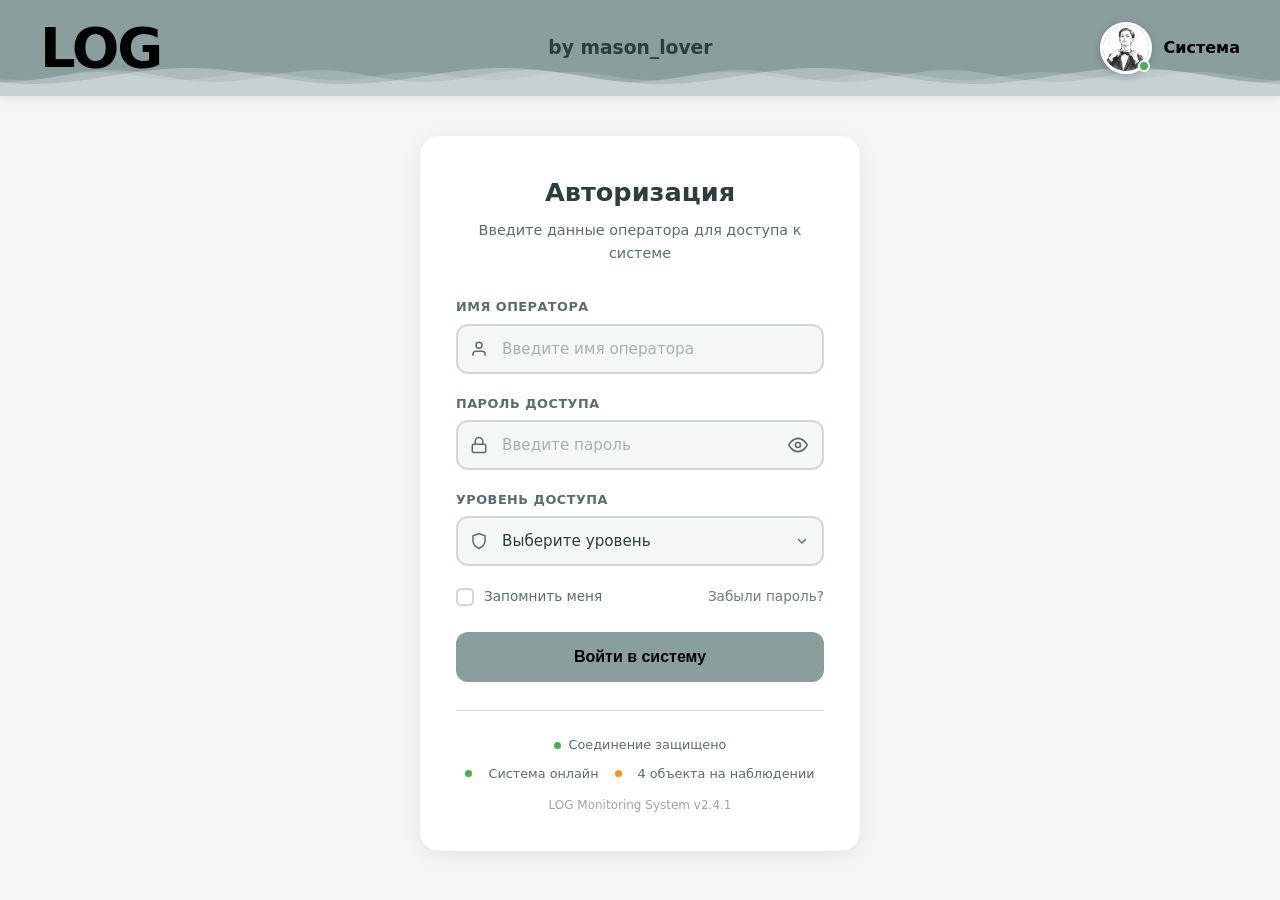
==== login.html @ c43e4ac8 "Add files via upload" ====
<!DOCTYPE html>
<html lang="ru">
<head>
    <meta charset="UTF-8">
    <meta name="viewport" content="width=device-width, initial-scale=1.0">
    <title>LOG — Вход в систему</title>
    <link rel="stylesheet" href="login.css">
</head>
<body>
    <!-- Header (как на основной странице) -->
    <header class="header">
        <div class="header-content">
            <h1 class="logo">LOG</h1>
            <h3 class="">by mason_lover</h3>
            <div class="admin-profile">
                <div class="avatar-wrapper">
                    <img src="photo_5291985963577973198_w.jpg" alt="Оператор" class="avatar">
                    <span class="status-indicator"></span>
                </div>
                <span class="admin-name">Система</span>
            </div>
        </div>
        <canvas id="waveCanvas" class="wave-canvas"></canvas>
    </header>

    <!-- Main Content (белая область) -->
    <main class="main-content">
        <div class="login-box">
            <div class="login-header">
                <h2>Авторизация</h2>
                <p>Введите данные оператора для доступа к системе</p>
            </div>

            <form class="login-form" id="loginForm">
                <div class="input-group">
                    <label for="username">Имя оператора</label>
                    <div class="input-wrapper">
                        <svg class="input-icon" viewBox="0 0 24 24" fill="none" stroke="currentColor" stroke-width="2">
                            <path d="M20 21v-2a4 4 0 0 0-4-4H8a4 4 0 0 0-4 4v2"/>
                            <circle cx="12" cy="7" r="4"/>
                        </svg>
                        <input 
                            type="text" 
                            id="username" 
                            name="username" 
                            placeholder="Введите имя оператора"
                            autocomplete="username"
                            required
                        >
                    </div>
                </div>

                <div class="input-group">
                    <label for="password">Пароль доступа</label>
                    <div class="input-wrapper">
                        <svg class="input-icon" viewBox="0 0 24 24" fill="none" stroke="currentColor" stroke-width="2">
                            <rect x="3" y="11" width="18" height="11" rx="2" ry="2"/>
                            <path d="M7 11V7a5 5 0 0 1 10 0v4"/>
                        </svg>
                        <input 
                            type="password" 
                            id="password" 
                            name="password" 
                            placeholder="Введите пароль"
                            autocomplete="current-password"
                            required
                        >
                        <button type="button" class="toggle-password" id="togglePassword">
                            <svg viewBox="0 0 24 24" fill="none" stroke="currentColor" stroke-width="2" width="20" height="20">
                                <path d="M1 12s4-8 11-8 11 8 11 8-4 8-11 8-11-8-11-8z"/>
                                <circle cx="12" cy="12" r="3"/>
                            </svg>
                        </button>
                    </div>
                </div>

                <div class="input-group">
                    <label for="accessLevel">Уровень доступа</label>
                    <div class="input-wrapper">
                        <svg class="input-icon" viewBox="0 0 24 24" fill="none" stroke="currentColor" stroke-width="2">
                            <path d="M12 22s8-4 8-10V5l-8-3-8 3v7c0 6 8 10 8 10z"/>
                        </svg>
                        <select id="accessLevel" name="accessLevel" required>
                            <option value="" disabled selected>Выберите уровень</option>
                            <option value="analyst">Аналитик</option>
                            <option value="operator">Оператор</option>
                            <option value="admin">Администратор</option>
                        </select>
                        <svg class="select-arrow" viewBox="0 0 24 24" fill="none" stroke="currentColor" stroke-width="2">
                            <polyline points="6 9 12 15 18 9"/>
                        </svg>
                    </div>
                </div>

                <div class="login-options">
                    <label class="remember-me">
                        <input type="checkbox" id="rememberMe" name="rememberMe">
                        <span class="checkmark"></span>
                        <span>Запомнить меня</span>
                    </label>
                    <a href="#" class="forgot-link">Забыли пароль?</a>
                </div>

                <button type="submit" class="login-btn" id="loginBtn">
                    <span class="btn-text">Войти в систему</span>
                    <span class="btn-loader"></span>
                </button>
            </form>

            <div class="login-footer-info">
                <div class="security-line">
                    <span class="dot green"></span>
                    <span>Соединение защищено</span>
                </div>
                <div class="system-line">
                    <span class="dot green"></span>
                    <span>Система онлайн</span>
                    <span class="dot yellow"></span>
                    <span>4 объекта на наблюдении</span>
                </div>
                <p class="version">LOG Monitoring System v2.4.1</p>
            </div>
        </div>
    </main>

    <!-- Toast -->
    <div id="toastContainer" class="toast-container"></div>

    <script src="login.js"></script>
</body>
</html>
---- login.css ----
/* ===== RESET & BASE ===== */
* {
    margin: 0;
    padding: 0;
    box-sizing: border-box;
}

:root {
    --primary: #8a9e9e;
    --primary-dark: #6b7d7d;
    --primary-light: #a8b8b8;
    --bg: #f5f7f7;
    --card-bg: #ffffff;
    --text: #2c3e3e;
    --text-light: #5a6e6e;
    --border: #d0d8d8;
    --success: #4caf50;
    --warning: #ff9800;
    --error: #f44336;
    --shadow: 0 4px 20px rgba(0,0,0,0.08);
    --shadow-hover: 0 8px 30px rgba(0,0,0,0.12);
}

body {
    font-family: 'Segoe UI', system-ui, -apple-system, sans-serif;
    background: var(--bg);
    color: var(--text);
    line-height: 1.6;
    min-height: 100vh;
}

/* ===== HEADER (как на основной странице) ===== */
.header {
    position: relative;
    background: var(--primary);
    overflow: hidden;
    box-shadow: 0 2px 10px rgba(0,0,0,0.1);
}

.header-content {
    display: flex;
    justify-content: space-between;
    align-items: center;
    padding: 20px 40px;
    position: relative;
    z-index: 2;
}

.logo {
    font-size: 3.5rem;
    font-weight: 900;
    color: #000;
    letter-spacing: -2px;
    text-transform: uppercase;
    line-height: 1;
}

.admin-profile {
    display: flex;
    align-items: center;
    gap: 12px;
}

.avatar-wrapper {
    position: relative;
    width: 52px;
    height: 52px;
}

.avatar {
    width: 100%;
    height: 100%;
    border-radius: 50%;
    object-fit: cover;
    border: 3px solid #fff;
    box-shadow: 0 2px 8px rgba(0,0,0,0.2);
}

.status-indicator {
    position: absolute;
    bottom: 2px;
    right: 2px;
    width: 12px;
    height: 12px;
    background: var(--success);
    border-radius: 50%;
    border: 2px solid #fff;
    animation: pulse 2s infinite;
}

@keyframes pulse {
    0%, 100% { box-shadow: 0 0 0 0 rgba(76, 175, 80, 0.7); }
    50% { box-shadow: 0 0 0 8px rgba(76, 175, 80, 0); }
}

.admin-name {
    font-size: 1rem;
    font-weight: 600;
    color: #000;
}

.wave-canvas {
    position: absolute;
    bottom: 0;
    left: 0;
    width: 100%;
    height: 40px;
    z-index: 1;
}

/* ===== MAIN CONTENT (белая область) ===== */
.main-content {
    max-width: 480px;
    margin: 0 auto;
    padding: 40px 20px;
}

/* ===== LOGIN BOX ===== */
.login-box {
    background: var(--card-bg);
    border-radius: 20px;
    padding: 36px;
    box-shadow: var(--shadow);
    animation: boxIn 0.5s ease;
}

@keyframes boxIn {
    from {
        opacity: 0;
        transform: translateY(20px);
    }
    to {
        opacity: 1;
        transform: translateY(0);
    }
}

.login-header {
    text-align: center;
    margin-bottom: 32px;
}

.login-header h2 {
    font-size: 1.6rem;
    font-weight: 700;
    color: var(--text);
    margin-bottom: 6px;
}

.login-header p {
    font-size: 0.9rem;
    color: var(--text-light);
}

/* ===== FORM ===== */
.login-form {
    display: flex;
    flex-direction: column;
    gap: 20px;
}

.input-group {
    display: flex;
    flex-direction: column;
    gap: 6px;
}

.input-group label {
    font-size: 0.8rem;
    font-weight: 600;
    color: var(--text-light);
    text-transform: uppercase;
    letter-spacing: 0.5px;
}

.input-wrapper {
    position: relative;
    display: flex;
    align-items: center;
}

.input-icon {
    position: absolute;
    left: 14px;
    width: 18px;
    height: 18px;
    color: var(--text-light);
    pointer-events: none;
    z-index: 2;
}

.input-wrapper input,
.input-wrapper select {
    width: 100%;
    padding: 14px 14px 14px 44px;
    background: var(--bg);
    border: 2px solid var(--border);
    border-radius: 12px;
    color: var(--text);
    font-size: 0.95rem;
    font-family: inherit;
    outline: none;
    transition: all 0.3s ease;
}

.input-wrapper input::placeholder {
    color: var(--text-light);
    opacity: 0.5;
}

.input-wrapper input:focus,
.input-wrapper select:focus {
    border-color: var(--primary);
    background: #fff;
    box-shadow: 0 0 0 4px rgba(138, 158, 158, 0.1);
}

.input-wrapper select {
    cursor: pointer;
    appearance: none;
    padding-right: 40px;
}

.select-arrow {
    position: absolute;
    right: 14px;
    width: 16px;
    height: 16px;
    color: var(--text-light);
    pointer-events: none;
}

.toggle-password {
    position: absolute;
    right: 12px;
    background: none;
    border: none;
    cursor: pointer;
    color: var(--text-light);
    padding: 4px;
    display: flex;
    align-items: center;
    justify-content: center;
    transition: color 0.3s;
}

.toggle-password:hover {
    color: var(--text);
}

/* ===== OPTIONS ===== */
.login-options {
    display: flex;
    justify-content: space-between;
    align-items: center;
    font-size: 0.85rem;
}

.remember-me {
    display: flex;
    align-items: center;
    gap: 10px;
    cursor: pointer;
    color: var(--text-light);
    user-select: none;
}

.remember-me input {
    display: none;
}

.checkmark {
    width: 18px;
    height: 18px;
    border: 2px solid var(--border);
    border-radius: 5px;
    display: flex;
    align-items: center;
    justify-content: center;
    transition: all 0.3s ease;
    flex-shrink: 0;
}

.remember-me input:checked + .checkmark {
    background: var(--primary);
    border-color: var(--primary);
}

.remember-me input:checked + .checkmark::after {
    content: '';
    width: 5px;
    height: 9px;
    border: solid #000;
    border-width: 0 2px 2px 0;
    transform: rotate(45deg) translate(-1px, -1px);
}

.forgot-link {
    color: var(--primary-dark);
    text-decoration: none;
    font-weight: 500;
    transition: color 0.3s;
}

.forgot-link:hover {
    color: var(--text);
    text-decoration: underline;
}

/* ===== LOGIN BUTTON ===== */
.login-btn {
    position: relative;
    width: 100%;
    padding: 16px;
    background: var(--primary);
    border: none;
    border-radius: 12px;
    color: #000;
    font-size: 1rem;
    font-weight: 700;
    cursor: pointer;
    overflow: hidden;
    transition: all 0.3s ease;
    margin-top: 4px;
}

.login-btn:hover {
    background: var(--primary-light);
    transform: translateY(-2px);
    box-shadow: 0 8px 25px rgba(138, 158, 158, 0.3);
}

.login-btn:active {
    transform: translateY(0);
}

.login-btn.loading {
    pointer-events: none;
}

.login-btn.loading .btn-text {
    opacity: 0;
}

.btn-loader {
    position: absolute;
    top: 50%;
    left: 50%;
    transform: translate(-50%, -50%);
    width: 22px;
    height: 22px;
    border: 3px solid rgba(0, 0, 0, 0.2);
    border-top-color: #000;
    border-radius: 50%;
    opacity: 0;
    animation: spin 0.8s linear infinite;
}

.login-btn.loading .btn-loader {
    opacity: 1;
}

@keyframes spin {
    to { transform: translate(-50%, -50%) rotate(360deg); }
}

/* ===== FOOTER INFO ===== */
.login-footer-info {
    margin-top: 28px;
    padding-top: 24px;
    border-top: 1px solid var(--border);
    text-align: center;
}

.security-line,
.system-line {
    display: flex;
    align-items: center;
    justify-content: center;
    gap: 8px;
    font-size: 0.8rem;
    color: var(--text-light);
    margin-bottom: 8px;
}

.system-line {
    gap: 6px 16px;
    flex-wrap: wrap;
}

.dot {
    width: 7px;
    height: 7px;
    border-radius: 50%;
    display: inline-block;
}

.dot.green {
    background: var(--success);
}

.dot.yellow {
    background: var(--warning);
}

.version {
    font-size: 0.75rem;
    color: var(--text-light);
    opacity: 0.6;
    margin-top: 12px;
}

/* ===== TOAST ===== */
.toast-container {
    position: fixed;
    top: 20px;
    right: 20px;
    z-index: 1000;
    display: flex;
    flex-direction: column;
    gap: 12px;
}

.toast {
    background: var(--card-bg);
    border-radius: 14px;
    padding: 16px 20px;
    box-shadow: var(--shadow-hover);
    display: flex;
    align-items: center;
    gap: 12px;
    min-width: 300px;
    max-width: 400px;
    animation: slideIn 0.4s ease, fadeOut 0.4s ease 4.6s;
    border-left: 4px solid var(--primary);
}

.toast.error {
    border-left-color: var(--error);
}

@keyframes slideIn {
    from { transform: translateX(400px); opacity: 0; }
    to { transform: translateX(0); opacity: 1; }
}

@keyframes fadeOut {
    to { opacity: 0; transform: translateX(400px); }
}

/* ===== RESPONSIVE ===== */
@media (max-width: 520px) {
    .header-content {
        padding: 16px 20px;
    }

    .logo {
        font-size: 2.5rem;
    }

    .main-content {
        padding: 24px 16px;
    }

    .login-box {
        padding: 24px;
        border-radius: 16px;
    }

    .login-options {
        flex-direction: column;
        gap: 12px;
        align-items: flex-start;
    }
}
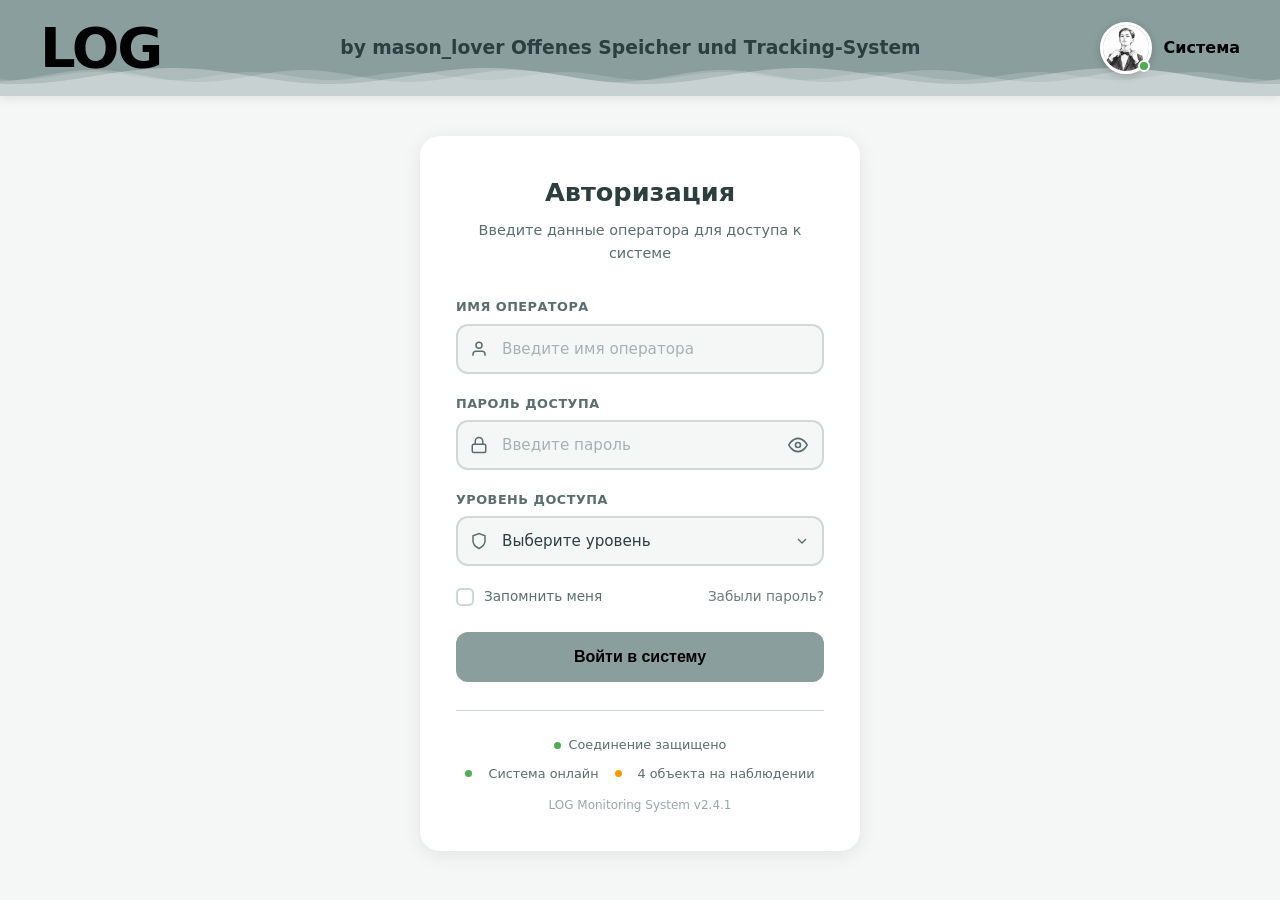
==== commit 716672ab: "Update login.html" ====
--- a/login.html
+++ b/login.html
@@ -11,7 +11,9 @@
     <header class="header">
         <div class="header-content">
             <h1 class="logo">LOG</h1>
-            <h3 class="">by mason_lover</h3>
+            <h3 class="">by mason_lover
+    Оffеnеs Sреichеr und Тrасking-Sуstеm
+            </h3>
             <div class="admin-profile">
                 <div class="avatar-wrapper">
                     <img src="photo_5291985963577973198_w.jpg" alt="Оператор" class="avatar">
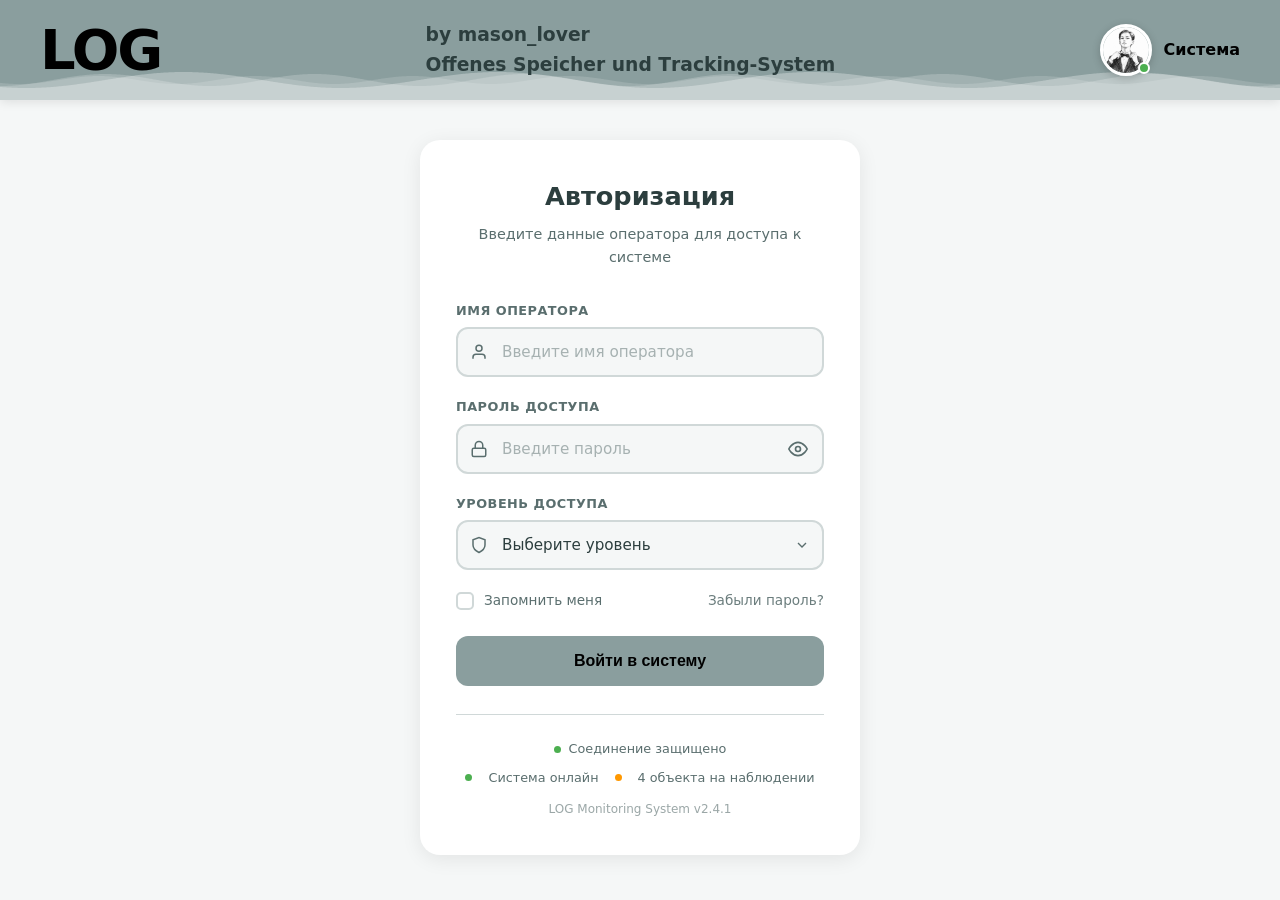
==== commit 249306a6: "Update login.html" ====
--- a/login.html
+++ b/login.html
@@ -11,7 +11,7 @@
     <header class="header">
         <div class="header-content">
             <h1 class="logo">LOG</h1>
-            <h3 class="">by mason_lover
+            <h3 class="">by mason_lover<br>
     Оffеnеs Sреichеr und Тrасking-Sуstеm
             </h3>
             <div class="admin-profile">
